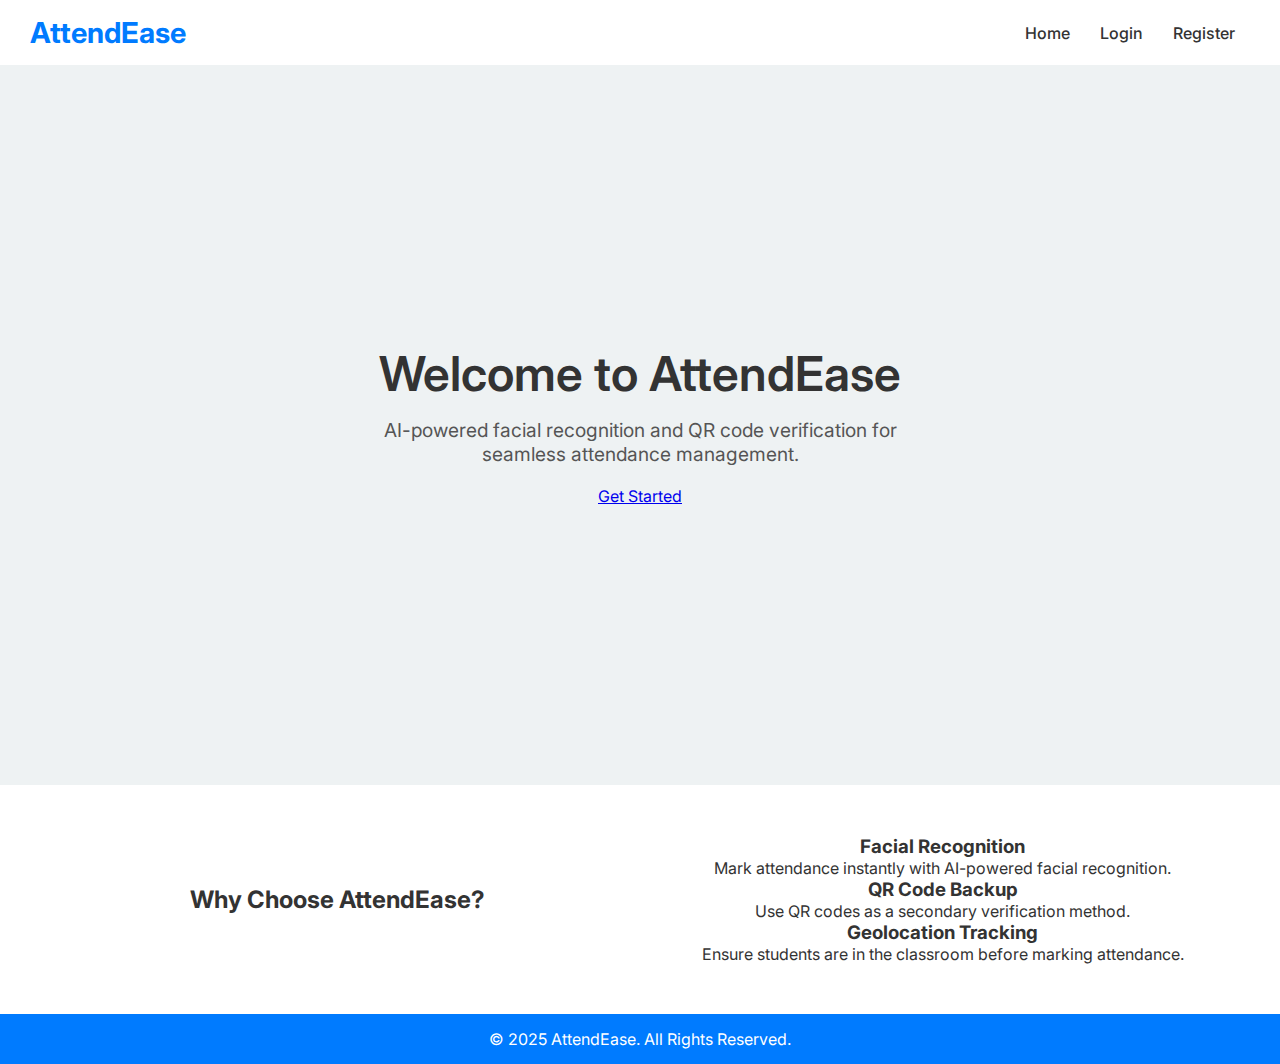
==== index.html @ 9cda74d1 "register done" ====
<!DOCTYPE html>
<html lang="en">
<head>
    <meta charset="UTF-8">
    <meta name="viewport" content="width=device-width, initial-scale=1.0">
    <title>AttendEase - Smart Attendance System</title>
    <link rel="stylesheet" href="style.css">
</head>
<body>
    <header>
        <nav>
            <div class="logo">AttendEase</div>
            <ul class="nav-links">
                <li><a href="#home">Home</a></li>
                <li><a href="login.html">Login</a></li>
                <li><a href="register.html">Register</a></li>
            </ul>
        </nav>
    </header>
    
    <section class="hero">
        <h1>Welcome to AttendEase</h1>
        <p>AI-powered facial recognition and QR code verification for seamless attendance management.</p>
        <a href="register.html" class="btn">Get Started</a>
    </section>
    
    <section class="features">
        <h2>Why Choose AttendEase?</h2>
        <div class="feature-container">
            <div class="feature">
                <h3>Facial Recognition</h3>
                <p>Mark attendance instantly with AI-powered facial recognition.</p>
            </div>
            <div class="feature">
                <h3>QR Code Backup</h3>
                <p>Use QR codes as a secondary verification method.</p>
            </div>
            <div class="feature">
                <h3>Geolocation Tracking</h3>
                <p>Ensure students are in the classroom before marking attendance.</p>
            </div>
        </div>
    </section>
    
    <footer>
        <p>&copy; 2025 AttendEase. All Rights Reserved.</p>
    </footer>
</body>
</html>
---- style.css ----
@import url('https://fonts.googleapis.com/css2?family=Inter:wght@300;400;600&display=swap');


* {
    margin: 0;
    padding: 0;
    box-sizing: border-box;
    font-family: 'Inter', sans-serif;
}

body {
    background-color: #f8f9fa;
    color: #333;
    text-align: center;
}


nav {
    display: flex;
    justify-content: space-between;
    align-items: center;
    background: white;
    padding: 15px 30px;
    box-shadow: 0 4px 8px rgba(0, 0, 0, 0.1);
}

nav .logo {
    font-size: 1.8rem;
    font-weight: bold;
    color: #007bff;
}

nav ul {
    list-style: none;
    display: flex;
}

nav ul li {
    margin: 0 15px;
}

nav ul li a {
    text-decoration: none;
    color: #333;
    font-size: 1rem;
    font-weight: 500;
}

nav ul li a:hover {
    color: #007bff;
}


.hero {
    height: 80vh;
    display: flex;
    flex-direction: column;
    justify-content: center;
    align-items: center;
    background: #eef2f3;
    padding: 30px;
}

.hero h1 {
    font-size: 3rem;
    margin-bottom: 15px;
    font-weight: 600;
}

.hero p {
    font-size: 1.2rem;
    margin-bottom: 20px;
    color: #555;
    max-width: 600px;
    font-weight: 400;
}

.hero button {
    background: #007bff;
    color: white;
    padding: 12px 20px;
    font-size: 1rem;
    border: none;
    border-radius: 5px;
    cursor: pointer;
    transition: 0.3s;
}

.hero button:hover {
    background: #0056b3;
}


.features {
    padding: 50px;
    background: white;
    display: grid;
    grid-template-columns: repeat(auto-fit, minmax(250px, 1fr));
    gap: 30px;
    justify-content: center;
    align-items: center;
}

.feature-card {
    background: #ffffff;
    padding: 25px;
    border-radius: 10px;
    text-align: center;
    box-shadow: 0 4px 8px rgba(0, 0, 0, 0.1);
    transition: transform 0.3s ease-in-out;
}

.feature-card:hover {
    transform: translateY(-5px);
}

.feature-card h3 {
    margin-bottom: 10px;
    font-size: 1.5rem;
    font-weight: 600;
}

.feature-card p {
    font-size: 1rem;
    color: #555;
    font-weight: 400;
}

footer {
    background: #007bff;
    color: white;
    text-align: center;
    padding: 15px;
    font-size: 1rem;
}
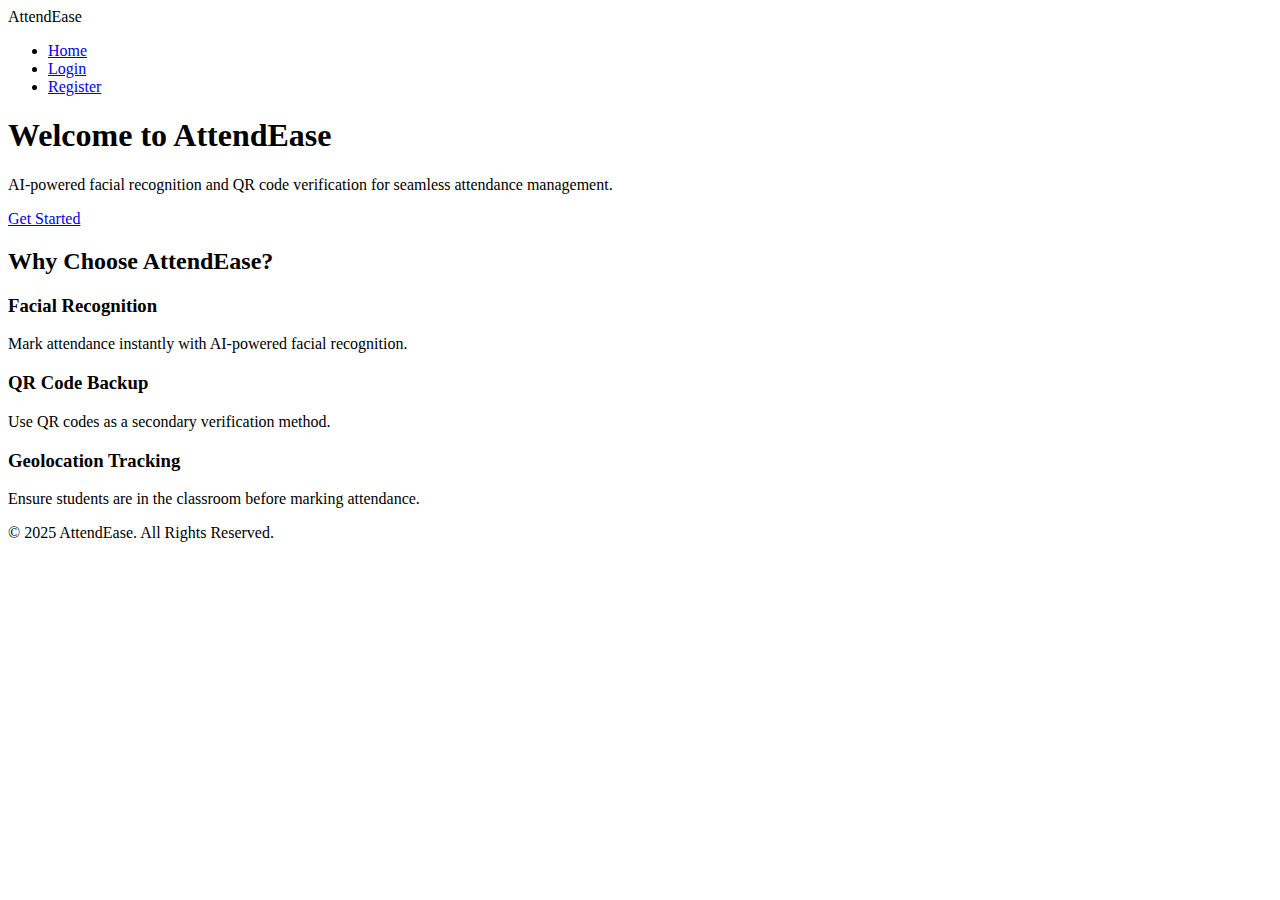
==== commit 2fdb50de: "fix" ====
--- a/index.html
+++ b/index.html
@@ -4,7 +4,7 @@
     <meta charset="UTF-8">
     <meta name="viewport" content="width=device-width, initial-scale=1.0">
     <title>AttendEase - Smart Attendance System</title>
-    <link rel="stylesheet" href="style.css">
+    <link rel="stylesheet" href="../smart_attendence/css/style.css">
 </head>
 <body>
     <header>
@@ -12,8 +12,8 @@
             <div class="logo">AttendEase</div>
             <ul class="nav-links">
                 <li><a href="#home">Home</a></li>
-                <li><a href="login.html">Login</a></li>
-                <li><a href="register.html">Register</a></li>
+                <li><a href="../smart_attendence/pages/login.html">Login</a></li>
+                <li><a href="../smart_attendence/pages/register.html">Register</a></li>
             </ul>
         </nav>
     </header>
@@ -21,7 +21,7 @@
     <section class="hero">
         <h1>Welcome to AttendEase</h1>
         <p>AI-powered facial recognition and QR code verification for seamless attendance management.</p>
-        <a href="register.html" class="btn">Get Started</a>
+        <a href="../smart_attendence/pages/register.html" class="btn">Get Started</a>
     </section>
     
     <section class="features">
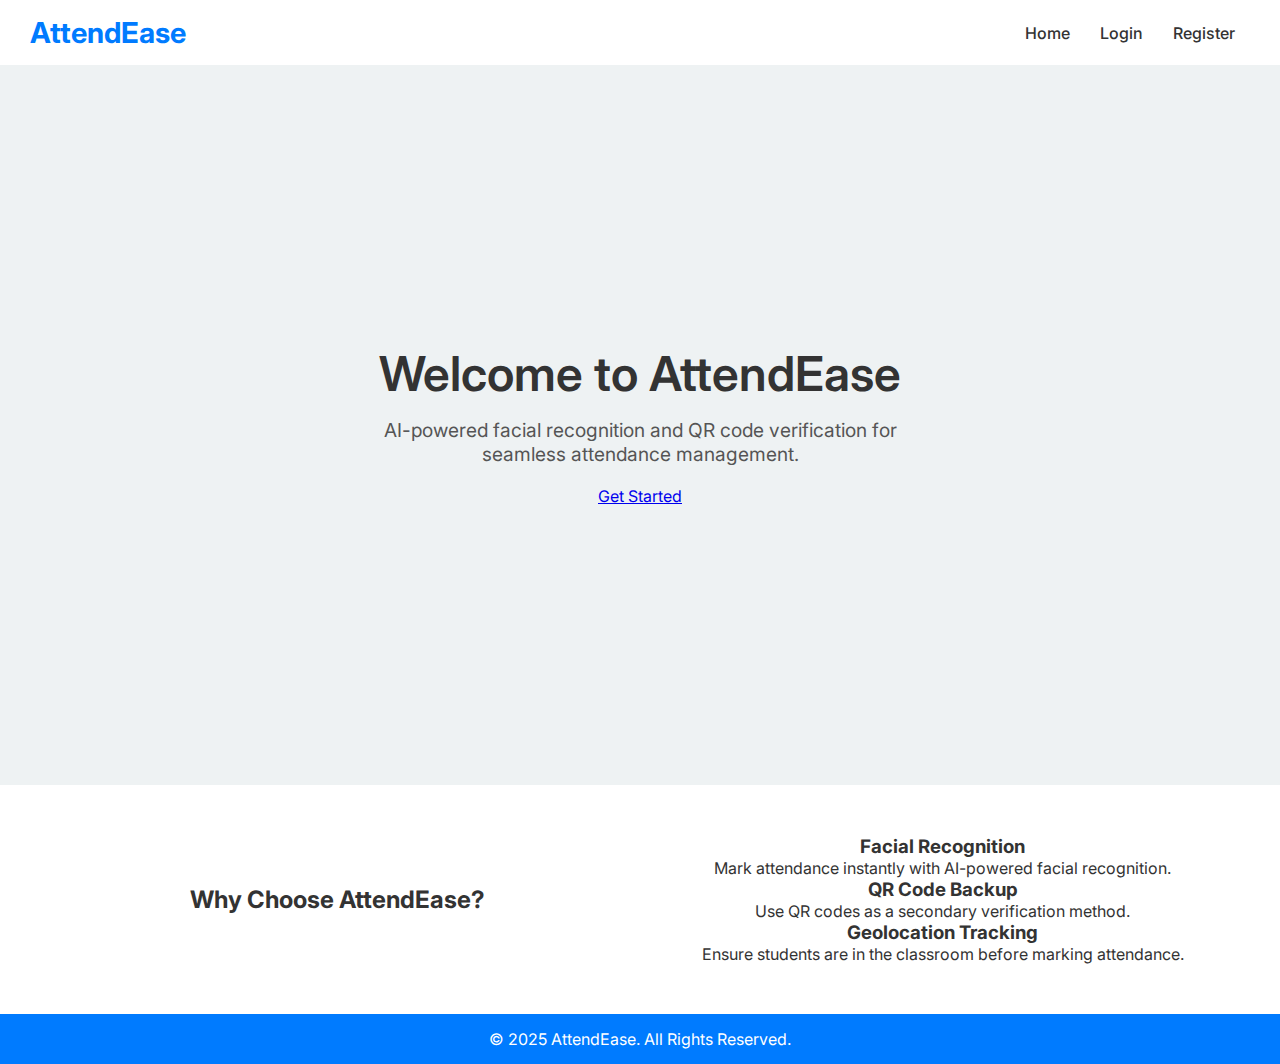
==== commit 775c97ad: "fix hogya shyd" ====
--- a/index.html
+++ b/index.html
@@ -4,7 +4,7 @@
     <meta charset="UTF-8">
     <meta name="viewport" content="width=device-width, initial-scale=1.0">
     <title>AttendEase - Smart Attendance System</title>
-    <link rel="stylesheet" href="../smart_attendence/css/style.css">
+    <link rel="stylesheet" href="css/style.css">
 </head>
 <body>
     <header>
@@ -12,8 +12,8 @@
             <div class="logo">AttendEase</div>
             <ul class="nav-links">
                 <li><a href="#home">Home</a></li>
-                <li><a href="../smart_attendence/pages/login.html">Login</a></li>
-                <li><a href="../smart_attendence/pages/register.html">Register</a></li>
+                <li><a href="pages/login.html">Login</a></li>
+                <li><a href="pages/register.html">Register</a></li>
             </ul>
         </nav>
     </header>
@@ -21,7 +21,7 @@
     <section class="hero">
         <h1>Welcome to AttendEase</h1>
         <p>AI-powered facial recognition and QR code verification for seamless attendance management.</p>
-        <a href="../smart_attendence/pages/register.html" class="btn">Get Started</a>
+        <a href="pages/register.html" class="btn">Get Started</a>
     </section>
     
     <section class="features">
--- a/css/style.css
+++ b/css/style.css
@@ -0,0 +1,136 @@
+
+@import url('https://fonts.googleapis.com/css2?family=Inter:wght@300;400;600&display=swap');
+
+
+* {
+    margin: 0;
+    padding: 0;
+    box-sizing: border-box;
+    font-family: 'Inter', sans-serif;
+}
+
+body {
+    background-color: #f8f9fa;
+    color: #333;
+    text-align: center;
+}
+
+
+nav {
+    display: flex;
+    justify-content: space-between;
+    align-items: center;
+    background: white;
+    padding: 15px 30px;
+    box-shadow: 0 4px 8px rgba(0, 0, 0, 0.1);
+}
+
+nav .logo {
+    font-size: 1.8rem;
+    font-weight: bold;
+    color: #007bff;
+}
+
+nav ul {
+    list-style: none;
+    display: flex;
+}
+
+nav ul li {
+    margin: 0 15px;
+}
+
+nav ul li a {
+    text-decoration: none;
+    color: #333;
+    font-size: 1rem;
+    font-weight: 500;
+}
+
+nav ul li a:hover {
+    color: #007bff;
+}
+
+
+.hero {
+    height: 80vh;
+    display: flex;
+    flex-direction: column;
+    justify-content: center;
+    align-items: center;
+    background: #eef2f3;
+    padding: 30px;
+}
+
+.hero h1 {
+    font-size: 3rem;
+    margin-bottom: 15px;
+    font-weight: 600;
+}
+
+.hero p {
+    font-size: 1.2rem;
+    margin-bottom: 20px;
+    color: #555;
+    max-width: 600px;
+    font-weight: 400;
+}
+
+.hero button {
+    background: #007bff;
+    color: white;
+    padding: 12px 20px;
+    font-size: 1rem;
+    border: none;
+    border-radius: 5px;
+    cursor: pointer;
+    transition: 0.3s;
+}
+
+.hero button:hover {
+    background: #0056b3;
+}
+
+
+.features {
+    padding: 50px;
+    background: white;
+    display: grid;
+    grid-template-columns: repeat(auto-fit, minmax(250px, 1fr));
+    gap: 30px;
+    justify-content: center;
+    align-items: center;
+}
+
+.feature-card {
+    background: #ffffff;
+    padding: 25px;
+    border-radius: 10px;
+    text-align: center;
+    box-shadow: 0 4px 8px rgba(0, 0, 0, 0.1);
+    transition: transform 0.3s ease-in-out;
+}
+
+.feature-card:hover {
+    transform: translateY(-5px);
+}
+
+.feature-card h3 {
+    margin-bottom: 10px;
+    font-size: 1.5rem;
+    font-weight: 600;
+}
+
+.feature-card p {
+    font-size: 1rem;
+    color: #555;
+    font-weight: 400;
+}
+
+footer {
+    background: #007bff;
+    color: white;
+    text-align: center;
+    padding: 15px;
+    font-size: 1rem;
+}
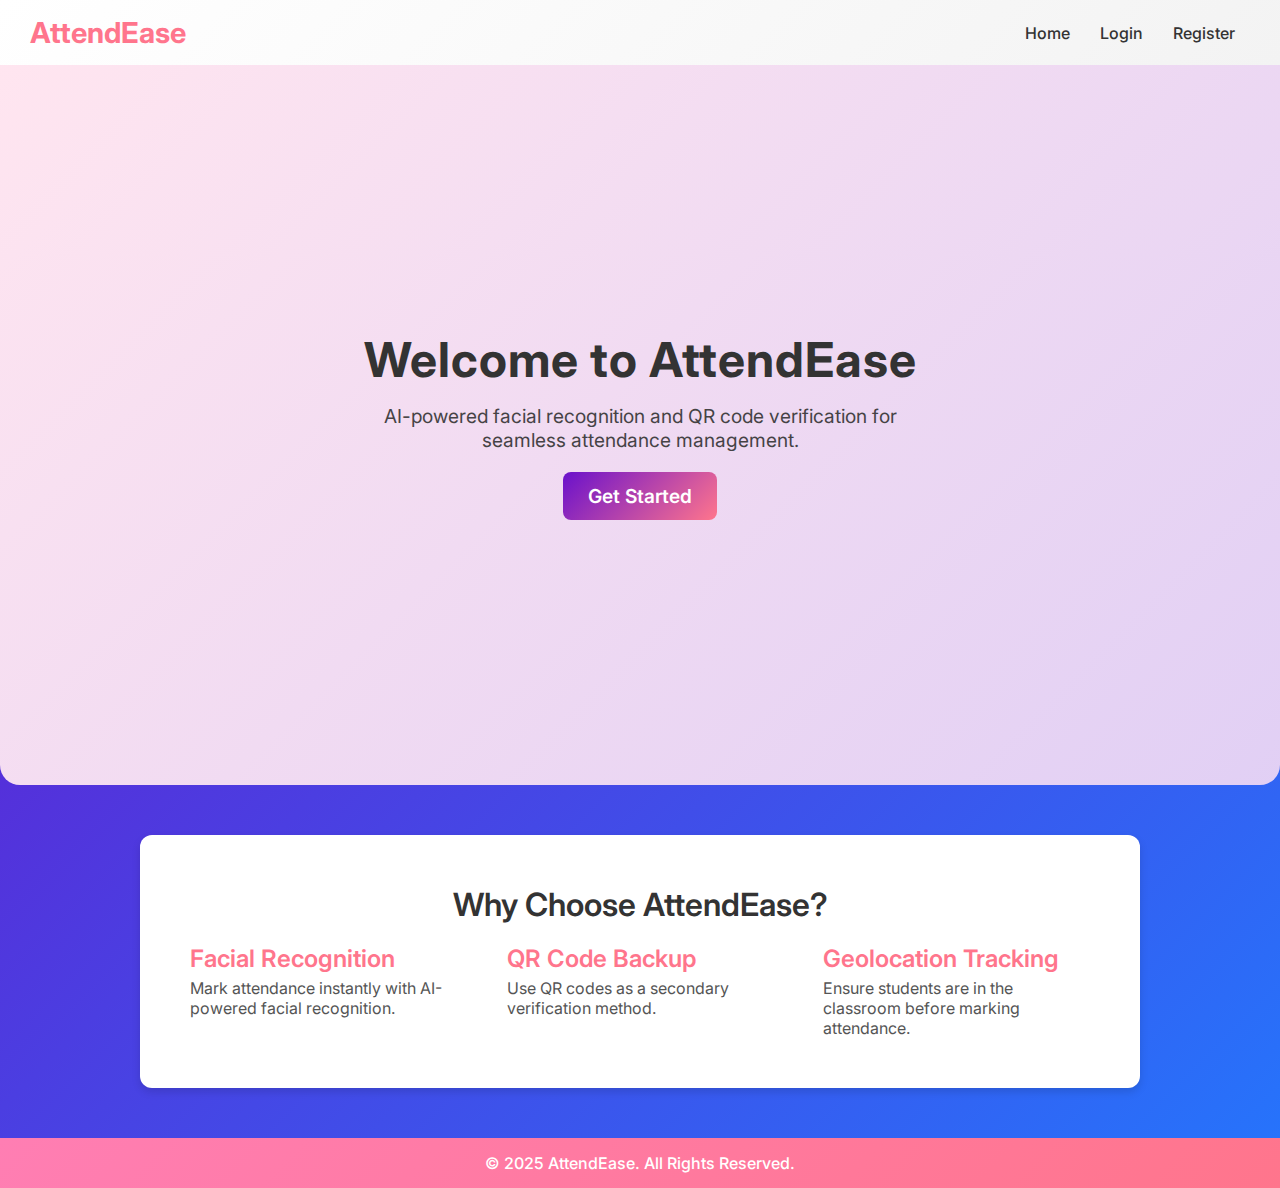
==== commit ffff5455: "css updated" ====
--- a/index.html
+++ b/index.html
@@ -24,7 +24,7 @@
         <a href="pages/register.html" class="btn">Get Started</a>
     </section>
     
-    <section class="features">
+    <section class="why-choose">
         <h2>Why Choose AttendEase?</h2>
         <div class="feature-container">
             <div class="feature">
@@ -42,8 +42,9 @@
         </div>
     </section>
     
+    
     <footer>
         <p>&copy; 2025 AttendEase. All Rights Reserved.</p>
     </footer>
 </body>
-</html>
+</html>--- a/css/style.css
+++ b/css/style.css
@@ -1,6 +1,4 @@
-
 @import url('https://fonts.googleapis.com/css2?family=Inter:wght@300;400;600&display=swap');
-
 
 * {
     margin: 0;
@@ -10,25 +8,25 @@
 }
 
 body {
-    background-color: #f8f9fa;
-    color: #333;
-    text-align: center;
-}
-
-
+    background: linear-gradient(135deg, #6a11cb, #2575fc);
+    color: #fff;
+    text-align: center;
+}
+
+/* Navigation Bar */
 nav {
     display: flex;
     justify-content: space-between;
     align-items: center;
-    background: white;
+    background: linear-gradient(135deg, #ffffff, #f3f3f3);
     padding: 15px 30px;
-    box-shadow: 0 4px 8px rgba(0, 0, 0, 0.1);
+    box-shadow: 0 4px 8px rgba(0, 0, 0, 0.15);
 }
 
 nav .logo {
     font-size: 1.8rem;
     font-weight: bold;
-    color: #007bff;
+    color: #ff758c;
 }
 
 nav ul {
@@ -45,53 +43,63 @@
     color: #333;
     font-size: 1rem;
     font-weight: 500;
+    transition: color 0.3s ease-in-out;
 }
 
 nav ul li a:hover {
-    color: #007bff;
-}
-
-
+    color: #ff758c;
+}
+
+/* Hero Section */
 .hero {
     height: 80vh;
     display: flex;
     flex-direction: column;
     justify-content: center;
     align-items: center;
-    background: #eef2f3;
-    padding: 30px;
+    text-align: center;
+    background: linear-gradient(135deg, rgba(255, 126, 179, 0.2), rgba(106, 17, 203, 0.2)), #ffffff; 
+    color: #333;
+    padding: 40px;
+    border-radius: 0 0 20px 20px;
 }
 
 .hero h1 {
     font-size: 3rem;
+    font-weight: 700;
     margin-bottom: 15px;
-    font-weight: 600;
+    letter-spacing: 1px;
 }
 
 .hero p {
     font-size: 1.2rem;
     margin-bottom: 20px;
-    color: #555;
+    font-weight: 400;
+    opacity: 0.9;
     max-width: 600px;
-    font-weight: 400;
-}
-
-.hero button {
-    background: #007bff;
+}
+
+.hero .btn {
+    background: linear-gradient(135deg, #6a11cb, #ff758c);
     color: white;
-    padding: 12px 20px;
-    font-size: 1rem;
+    padding: 12px 25px;
+    font-size: 1.2rem;
+    font-weight: 600;
     border: none;
-    border-radius: 5px;
+    border-radius: 8px;
     cursor: pointer;
-    transition: 0.3s;
-}
-
-.hero button:hover {
-    background: #0056b3;
-}
-
-
+    transition: all 0.3s ease-in-out;
+    text-decoration: none;
+    display: inline-block;
+}
+
+.hero .btn:hover {
+    background: linear-gradient(135deg, #4a0d9d, #d94a7d);
+    transform: scale(1.05);
+}
+
+
+/* Features Section */
 .features {
     padding: 50px;
     background: white;
@@ -103,11 +111,11 @@
 }
 
 .feature-card {
-    background: #ffffff;
+    background: linear-gradient(135deg, #ffffff, #f3f3f3);
     padding: 25px;
-    border-radius: 10px;
-    text-align: center;
-    box-shadow: 0 4px 8px rgba(0, 0, 0, 0.1);
+    border-radius: 12px;
+    text-align: center;
+    box-shadow: 0 6px 12px rgba(0, 0, 0, 0.15);
     transition: transform 0.3s ease-in-out;
 }
 
@@ -119,6 +127,7 @@
     margin-bottom: 10px;
     font-size: 1.5rem;
     font-weight: 600;
+    color: #333;
 }
 
 .feature-card p {
@@ -127,10 +136,85 @@
     font-weight: 400;
 }
 
+.features {
+    text-align: center;
+    padding: 50px;
+    background: white;
+}
+
+.feature-container {
+    display: flex;
+    justify-content: center;
+    align-items: flex-start;
+    gap: 50px;
+    max-width: 900px;
+    margin: 0 auto;
+}
+
+.feature {
+    flex: 1;
+    min-width: 250px;
+    text-align: left;
+}
+
+.feature h3 {
+    font-size: 1.5rem;
+    font-weight: 600;
+    margin-bottom: 5px;
+}
+/* Why Choose AttendEase Section */
+.why-choose {
+    background: white;
+    padding: 50px;
+    margin: 50px auto;
+    max-width: 1000px;
+    border-radius: 12px;
+    box-shadow: 0 4px 8px rgba(0, 0, 0, 0.129);
+    text-align: center;
+}
+
+.why-choose h2 {
+    font-size: 2rem;
+    font-weight: 600;
+    color: #333;
+    margin-bottom: 20px;
+}
+
+.feature-container {
+    display: flex;
+    justify-content: center;
+    align-items: flex-start;
+    gap: 50px;
+    max-width: 900px;
+    margin: 0 auto;
+}
+
+.feature {
+    flex: 1;
+    min-width: 250px;
+    text-align: left;
+}
+
+.feature h3 {
+    font-size: 1.5rem;
+    font-weight: 600;
+    color: #ff758c;
+    margin-bottom: 5px;
+}
+
+.feature p {
+    font-size: 1rem;
+    color: #555;
+    font-weight: 400;
+}
+
+
+/* Footer */
 footer {
-    background: #007bff;
+    background: linear-gradient(135deg, #ff7eb3, #ff758c);
     color: white;
     text-align: center;
     padding: 15px;
     font-size: 1rem;
-}
+    font-weight: 500;
+}
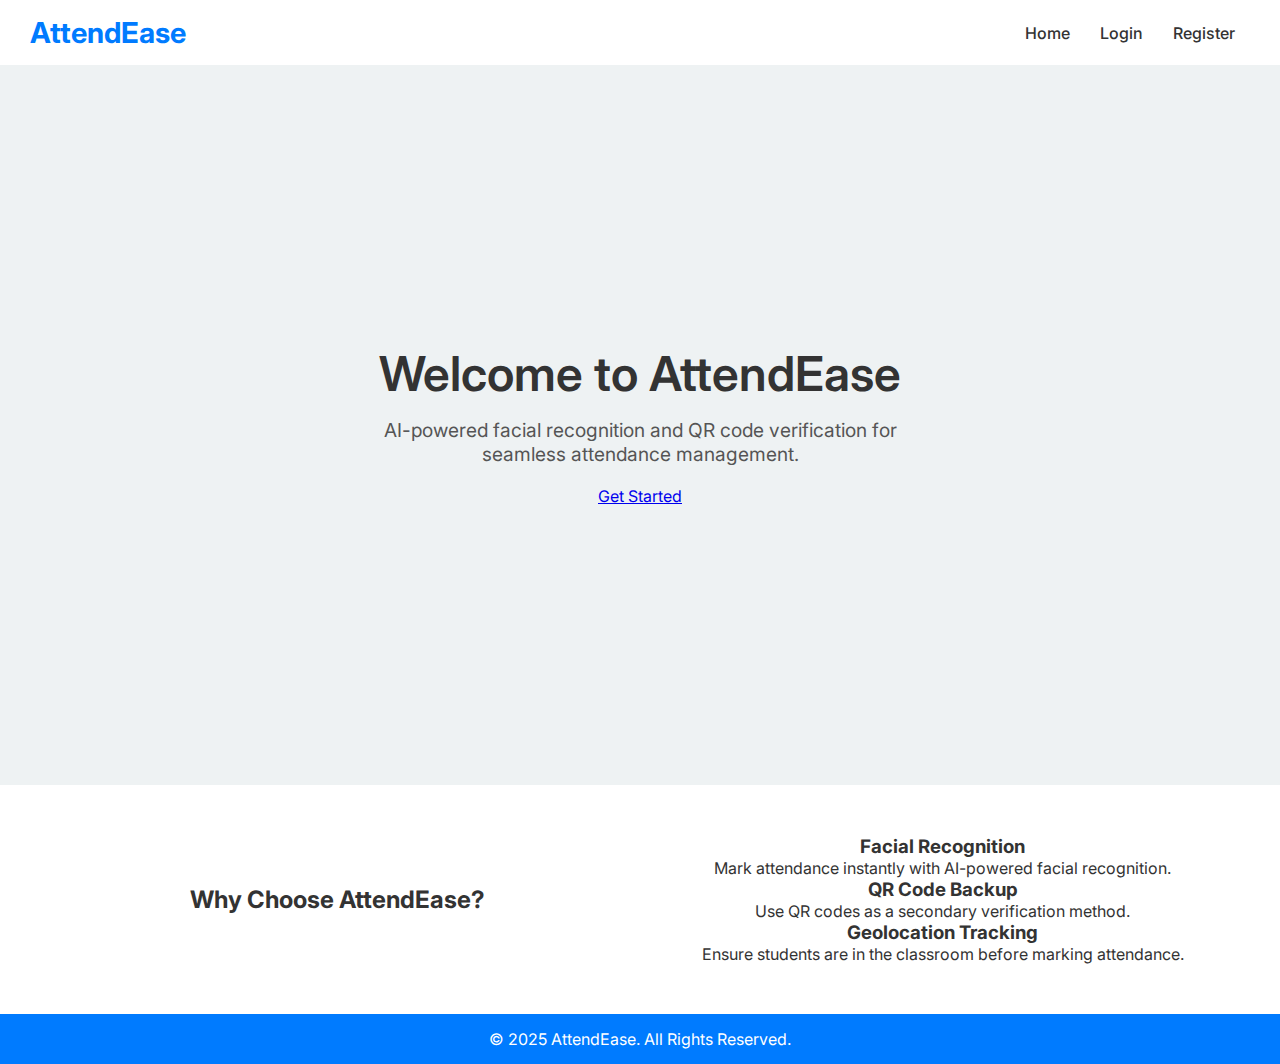
==== commit 2a0a77af: "Firebase Integrated" ====
--- a/index.html
+++ b/index.html
@@ -24,7 +24,7 @@
         <a href="pages/register.html" class="btn">Get Started</a>
     </section>
     
-    <section class="why-choose">
+    <section class="features">
         <h2>Why Choose AttendEase?</h2>
         <div class="feature-container">
             <div class="feature">
@@ -42,9 +42,8 @@
         </div>
     </section>
     
-    
     <footer>
         <p>&copy; 2025 AttendEase. All Rights Reserved.</p>
     </footer>
 </body>
-</html>+</html>
--- a/css/style.css
+++ b/css/style.css
@@ -1,4 +1,6 @@
+
 @import url('https://fonts.googleapis.com/css2?family=Inter:wght@300;400;600&display=swap');
+
 
 * {
     margin: 0;
@@ -8,25 +10,25 @@
 }
 
 body {
-    background: linear-gradient(135deg, #6a11cb, #2575fc);
-    color: #fff;
+    background-color: #f8f9fa;
+    color: #333;
     text-align: center;
 }
 
-/* Navigation Bar */
+
 nav {
     display: flex;
     justify-content: space-between;
     align-items: center;
-    background: linear-gradient(135deg, #ffffff, #f3f3f3);
+    background: white;
     padding: 15px 30px;
-    box-shadow: 0 4px 8px rgba(0, 0, 0, 0.15);
+    box-shadow: 0 4px 8px rgba(0, 0, 0, 0.1);
 }
 
 nav .logo {
     font-size: 1.8rem;
     font-weight: bold;
-    color: #ff758c;
+    color: #007bff;
 }
 
 nav ul {
@@ -43,63 +45,53 @@
     color: #333;
     font-size: 1rem;
     font-weight: 500;
-    transition: color 0.3s ease-in-out;
 }
 
 nav ul li a:hover {
-    color: #ff758c;
+    color: #007bff;
 }
 
-/* Hero Section */
+
 .hero {
     height: 80vh;
     display: flex;
     flex-direction: column;
     justify-content: center;
     align-items: center;
-    text-align: center;
-    background: linear-gradient(135deg, rgba(255, 126, 179, 0.2), rgba(106, 17, 203, 0.2)), #ffffff; 
-    color: #333;
-    padding: 40px;
-    border-radius: 0 0 20px 20px;
+    background: #eef2f3;
+    padding: 30px;
 }
 
 .hero h1 {
     font-size: 3rem;
-    font-weight: 700;
     margin-bottom: 15px;
-    letter-spacing: 1px;
+    font-weight: 600;
 }
 
 .hero p {
     font-size: 1.2rem;
     margin-bottom: 20px;
+    color: #555;
+    max-width: 600px;
     font-weight: 400;
-    opacity: 0.9;
-    max-width: 600px;
 }
 
-.hero .btn {
-    background: linear-gradient(135deg, #6a11cb, #ff758c);
+.hero button {
+    background: #007bff;
     color: white;
-    padding: 12px 25px;
-    font-size: 1.2rem;
-    font-weight: 600;
+    padding: 12px 20px;
+    font-size: 1rem;
     border: none;
-    border-radius: 8px;
+    border-radius: 5px;
     cursor: pointer;
-    transition: all 0.3s ease-in-out;
-    text-decoration: none;
-    display: inline-block;
+    transition: 0.3s;
 }
 
-.hero .btn:hover {
-    background: linear-gradient(135deg, #4a0d9d, #d94a7d);
-    transform: scale(1.05);
+.hero button:hover {
+    background: #0056b3;
 }
 
 
-/* Features Section */
 .features {
     padding: 50px;
     background: white;
@@ -111,11 +103,11 @@
 }
 
 .feature-card {
-    background: linear-gradient(135deg, #ffffff, #f3f3f3);
+    background: #ffffff;
     padding: 25px;
-    border-radius: 12px;
+    border-radius: 10px;
     text-align: center;
-    box-shadow: 0 6px 12px rgba(0, 0, 0, 0.15);
+    box-shadow: 0 4px 8px rgba(0, 0, 0, 0.1);
     transition: transform 0.3s ease-in-out;
 }
 
@@ -127,7 +119,6 @@
     margin-bottom: 10px;
     font-size: 1.5rem;
     font-weight: 600;
-    color: #333;
 }
 
 .feature-card p {
@@ -136,85 +127,10 @@
     font-weight: 400;
 }
 
-.features {
-    text-align: center;
-    padding: 50px;
-    background: white;
-}
-
-.feature-container {
-    display: flex;
-    justify-content: center;
-    align-items: flex-start;
-    gap: 50px;
-    max-width: 900px;
-    margin: 0 auto;
-}
-
-.feature {
-    flex: 1;
-    min-width: 250px;
-    text-align: left;
-}
-
-.feature h3 {
-    font-size: 1.5rem;
-    font-weight: 600;
-    margin-bottom: 5px;
-}
-/* Why Choose AttendEase Section */
-.why-choose {
-    background: white;
-    padding: 50px;
-    margin: 50px auto;
-    max-width: 1000px;
-    border-radius: 12px;
-    box-shadow: 0 4px 8px rgba(0, 0, 0, 0.129);
-    text-align: center;
-}
-
-.why-choose h2 {
-    font-size: 2rem;
-    font-weight: 600;
-    color: #333;
-    margin-bottom: 20px;
-}
-
-.feature-container {
-    display: flex;
-    justify-content: center;
-    align-items: flex-start;
-    gap: 50px;
-    max-width: 900px;
-    margin: 0 auto;
-}
-
-.feature {
-    flex: 1;
-    min-width: 250px;
-    text-align: left;
-}
-
-.feature h3 {
-    font-size: 1.5rem;
-    font-weight: 600;
-    color: #ff758c;
-    margin-bottom: 5px;
-}
-
-.feature p {
-    font-size: 1rem;
-    color: #555;
-    font-weight: 400;
-}
-
-
-/* Footer */
 footer {
-    background: linear-gradient(135deg, #ff7eb3, #ff758c);
+    background: #007bff;
     color: white;
     text-align: center;
     padding: 15px;
     font-size: 1rem;
-    font-weight: 500;
 }
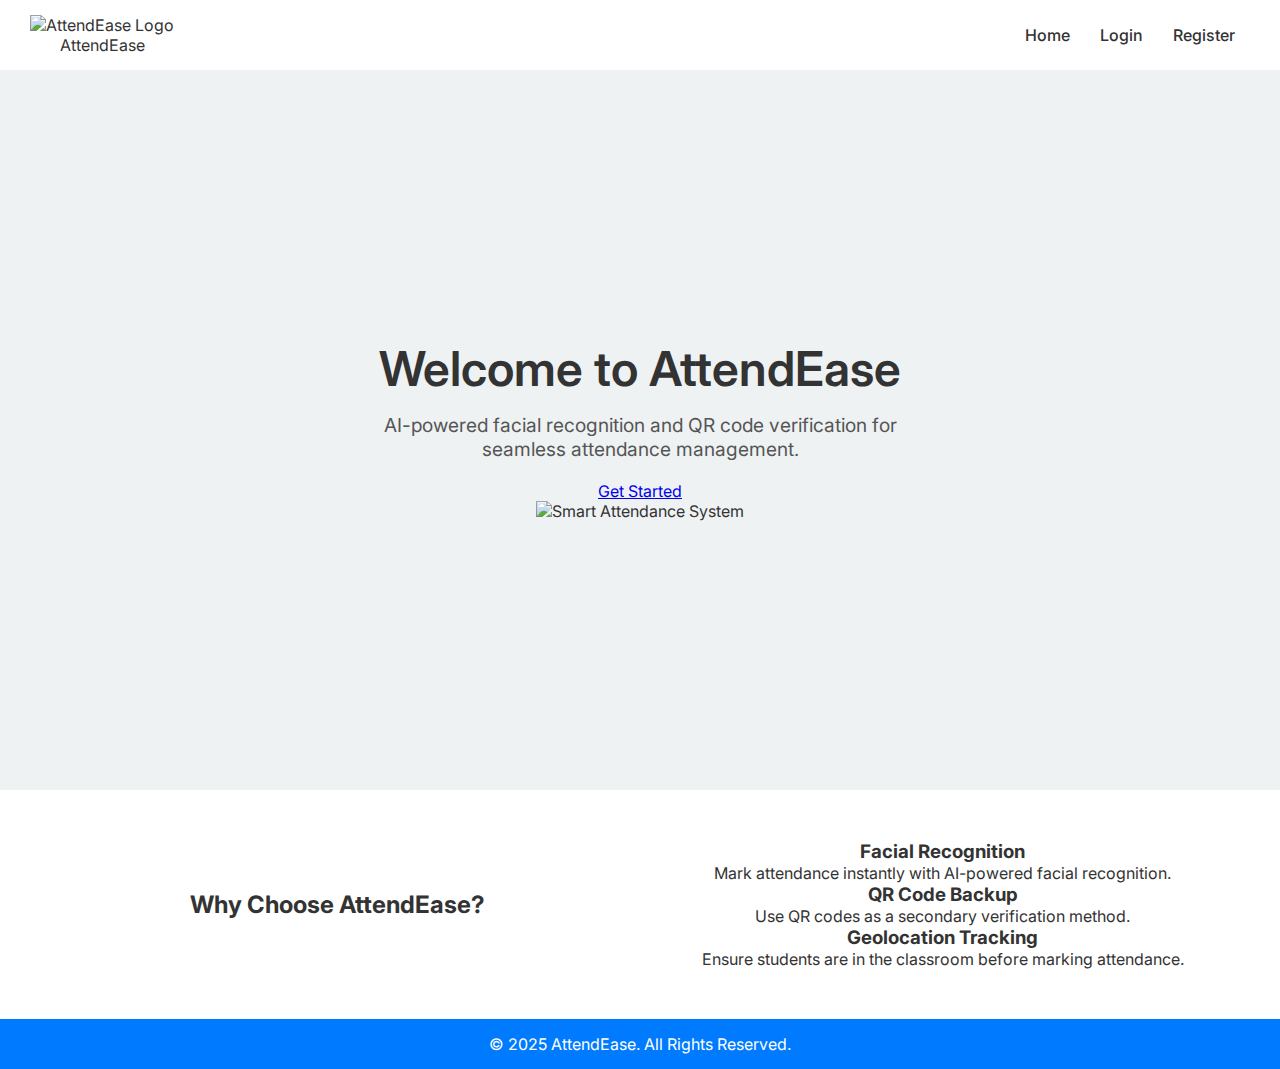
==== commit 06ca83a3: "Update index.html" ====
--- a/index.html
+++ b/index.html
@@ -1,29 +1,42 @@
 <!DOCTYPE html>
 <html lang="en">
+
 <head>
     <meta charset="UTF-8">
     <meta name="viewport" content="width=device-width, initial-scale=1.0">
     <title>AttendEase - Smart Attendance System</title>
-    <link rel="stylesheet" href="css/style.css">
+    <link rel="stylesheet" href="style.css">
 </head>
+
 <body>
+
     <header>
         <nav>
-            <div class="logo">AttendEase</div>
+            <div class="logo-container">
+                <img src="logo.jpg" alt="AttendEase Logo" class="logo-img">
+                <div class="logo-text">AttendEase</div>
+            </div>
             <ul class="nav-links">
                 <li><a href="#home">Home</a></li>
-                <li><a href="pages/login.html">Login</a></li>
-                <li><a href="pages/register.html">Register</a></li>
+                <li><a href="login.html">Login</a></li>
+                <li><a href="register.html">Register</a></li>
             </ul>
         </nav>
     </header>
-    
+
     <section class="hero">
-        <h1>Welcome to AttendEase</h1>
-        <p>AI-powered facial recognition and QR code verification for seamless attendance management.</p>
-        <a href="pages/register.html" class="btn">Get Started</a>
+        <div class="hero-content">
+            <div class="hero-text">
+                <h1>Welcome to AttendEase</h1>
+                <p>AI-powered facial recognition and QR code verification for seamless attendance management.</p>
+                <a href="register.html" class="btn">Get Started</a>
+            </div>
+            <div class="hero-image">
+                <img src="photo.png" alt="Smart Attendance System">
+            </div>
+        </div>
     </section>
-    
+
     <section class="features">
         <h2>Why Choose AttendEase?</h2>
         <div class="feature-container">
@@ -41,9 +54,11 @@
             </div>
         </div>
     </section>
-    
+
     <footer>
         <p>&copy; 2025 AttendEase. All Rights Reserved.</p>
     </footer>
+
 </body>
+
 </html>
--- a/style.css
+++ b/style.css
@@ -0,0 +1,136 @@
+
+@import url('https://fonts.googleapis.com/css2?family=Inter:wght@300;400;600&display=swap');
+
+
+* {
+    margin: 0;
+    padding: 0;
+    box-sizing: border-box;
+    font-family: 'Inter', sans-serif;
+}
+
+body {
+    background-color: #f8f9fa;
+    color: #333;
+    text-align: center;
+}
+
+
+nav {
+    display: flex;
+    justify-content: space-between;
+    align-items: center;
+    background: white;
+    padding: 15px 30px;
+    box-shadow: 0 4px 8px rgba(0, 0, 0, 0.1);
+}
+
+nav .logo {
+    font-size: 1.8rem;
+    font-weight: bold;
+    color: #007bff;
+}
+
+nav ul {
+    list-style: none;
+    display: flex;
+}
+
+nav ul li {
+    margin: 0 15px;
+}
+
+nav ul li a {
+    text-decoration: none;
+    color: #333;
+    font-size: 1rem;
+    font-weight: 500;
+}
+
+nav ul li a:hover {
+    color: #007bff;
+}
+
+
+.hero {
+    height: 80vh;
+    display: flex;
+    flex-direction: column;
+    justify-content: center;
+    align-items: center;
+    background: #eef2f3;
+    padding: 30px;
+}
+
+.hero h1 {
+    font-size: 3rem;
+    margin-bottom: 15px;
+    font-weight: 600;
+}
+
+.hero p {
+    font-size: 1.2rem;
+    margin-bottom: 20px;
+    color: #555;
+    max-width: 600px;
+    font-weight: 400;
+}
+
+.hero button {
+    background: #007bff;
+    color: white;
+    padding: 12px 20px;
+    font-size: 1rem;
+    border: none;
+    border-radius: 5px;
+    cursor: pointer;
+    transition: 0.3s;
+}
+
+.hero button:hover {
+    background: #0056b3;
+}
+
+
+.features {
+    padding: 50px;
+    background: white;
+    display: grid;
+    grid-template-columns: repeat(auto-fit, minmax(250px, 1fr));
+    gap: 30px;
+    justify-content: center;
+    align-items: center;
+}
+
+.feature-card {
+    background: #ffffff;
+    padding: 25px;
+    border-radius: 10px;
+    text-align: center;
+    box-shadow: 0 4px 8px rgba(0, 0, 0, 0.1);
+    transition: transform 0.3s ease-in-out;
+}
+
+.feature-card:hover {
+    transform: translateY(-5px);
+}
+
+.feature-card h3 {
+    margin-bottom: 10px;
+    font-size: 1.5rem;
+    font-weight: 600;
+}
+
+.feature-card p {
+    font-size: 1rem;
+    color: #555;
+    font-weight: 400;
+}
+
+footer {
+    background: #007bff;
+    color: white;
+    text-align: center;
+    padding: 15px;
+    font-size: 1rem;
+}
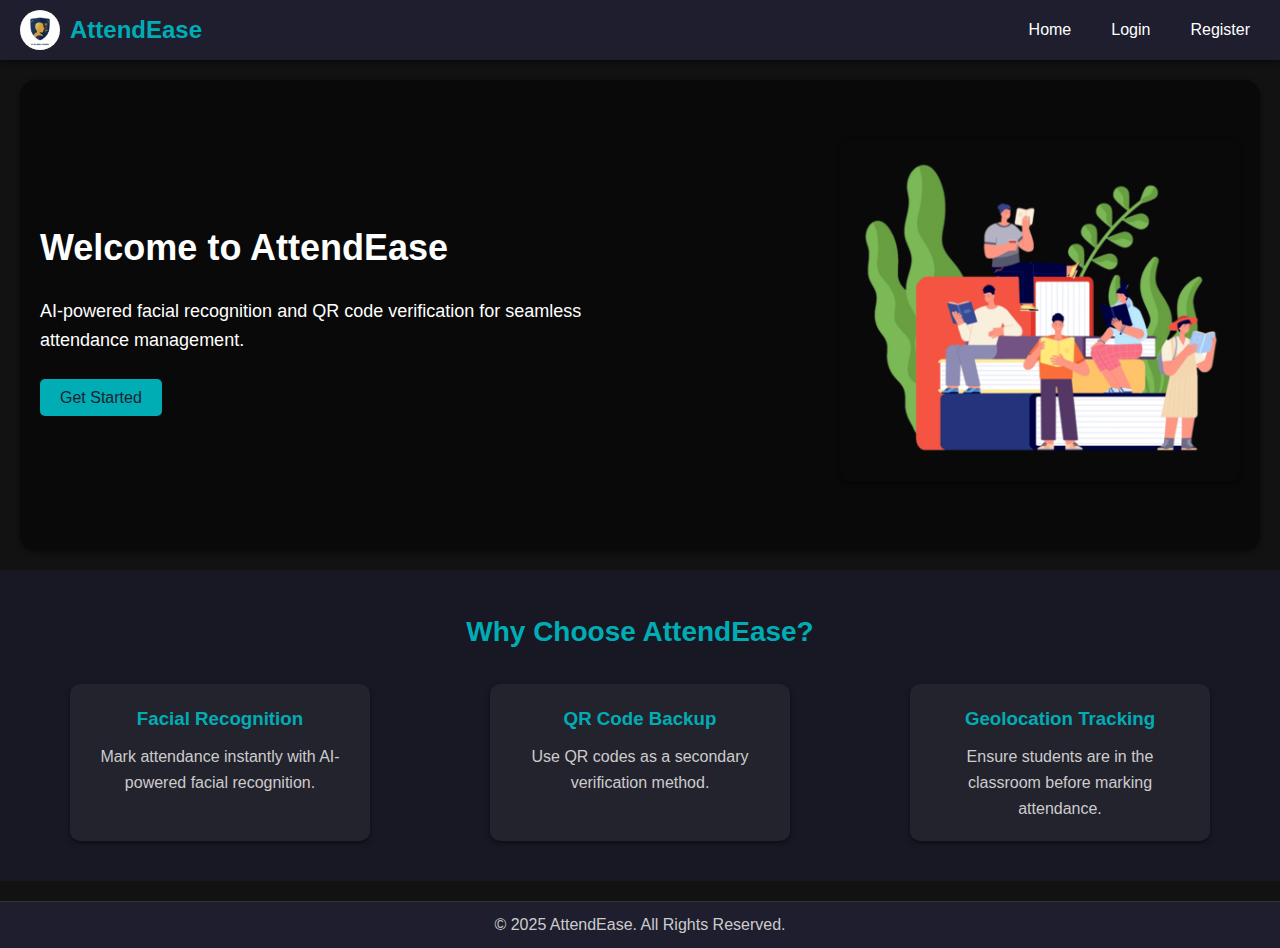
==== commit 892f9e23: "ui done" ====
--- a/index.html
+++ b/index.html
@@ -5,7 +5,7 @@
     <meta charset="UTF-8">
     <meta name="viewport" content="width=device-width, initial-scale=1.0">
     <title>AttendEase - Smart Attendance System</title>
-    <link rel="stylesheet" href="style.css">
+    <link rel="stylesheet" href="css/style.css">
 </head>
 
 <body>
@@ -13,13 +13,13 @@
     <header>
         <nav>
             <div class="logo-container">
-                <img src="logo.jpg" alt="AttendEase Logo" class="logo-img">
+                <img src="assests/logo.jpg" alt="AttendEase Logo" class="logo-img">
                 <div class="logo-text">AttendEase</div>
             </div>
             <ul class="nav-links">
                 <li><a href="#home">Home</a></li>
-                <li><a href="login.html">Login</a></li>
-                <li><a href="register.html">Register</a></li>
+                <li><a href="pages/login.html">Login</a></li>
+                <li><a href="pages/register.html">Register</a></li>
             </ul>
         </nav>
     </header>
@@ -29,10 +29,10 @@
             <div class="hero-text">
                 <h1>Welcome to AttendEase</h1>
                 <p>AI-powered facial recognition and QR code verification for seamless attendance management.</p>
-                <a href="register.html" class="btn">Get Started</a>
+                <a href="pages/register.html" class="btn">Get Started</a>
             </div>
             <div class="hero-image">
-                <img src="photo.png" alt="Smart Attendance System">
+                <img src="assests/photo.png" alt="Smart Attendance System">
             </div>
         </div>
     </section>
@@ -61,4 +61,4 @@
 
 </body>
 
-</html>
+</html>--- a/css/style.css
+++ b/css/style.css
@@ -0,0 +1,211 @@
+* {
+    margin: 0;
+    padding: 0;
+    box-sizing: border-box;
+    font-family: 'Segoe UI', Tahoma, Geneva, Verdana, sans-serif;
+}
+
+body {
+    background-color: #121212;
+    /* Dark background for body */
+    color: #ffffff;
+    line-height: 1.6;
+}
+
+
+/* Dark Theme for Header */
+
+header {
+    background-color: #1e1e2f;
+    color: #ffffff;
+    padding: 10px 20px;
+    box-shadow: 0 2px 5px rgba(0, 0, 0, 0.5);
+}
+
+nav {
+    display: flex;
+    align-items: center;
+    justify-content: space-between;
+}
+
+
+/* Logo Container */
+
+.logo-container {
+    display: flex;
+    align-items: center;
+    gap: 10px;
+}
+
+.logo-img {
+    width: 40px;
+    height: 40px;
+    border-radius: 50%;
+}
+
+.logo-text {
+    font-size: 24px;
+    font-weight: bold;
+    color: #00adb5;
+    /* Accent color for logo text */
+}
+
+.nav-links {
+    list-style: none;
+    display: flex;
+    gap: 20px;
+}
+
+.nav-links li a {
+    color: #ffffff;
+    text-decoration: none;
+    padding: 5px 10px;
+    border-radius: 5px;
+    transition: 0.3s ease-in-out;
+}
+
+.nav-links li a:hover {
+    background-color: #00adb5;
+    color: #1e1e2f;
+}
+
+
+/* Hero Section */
+
+.hero {
+    position: relative;
+    /* Required for overlay */
+    padding: 60px 20px;
+    color: #ffffff;
+    background-image: url('hero-bg.jpg');
+    /* Background image for hero section */
+    background-size: cover;
+    background-position: center;
+    border-radius: 15px;
+    /* Rounded corners for hero section */
+    margin: 20px;
+    box-shadow: 0 2px 5px rgba(0, 0, 0, 0.5);
+    overflow: hidden;
+}
+
+
+/* Overlay for text readability */
+
+.hero::before {
+    content: '';
+    position: absolute;
+    top: 0;
+    left: 0;
+    right: 0;
+    bottom: 0;
+    background: rgba(0, 0, 0, 0.5);
+    /* Semi-transparent overlay */
+    z-index: 0;
+}
+
+.hero-content {
+    position: relative;
+    /* To display content above overlay */
+    display: flex;
+    align-items: center;
+    justify-content: space-between;
+    flex-wrap: wrap;
+    max-width: 1200px;
+    margin: 0 auto;
+    z-index: 1;
+}
+
+.hero-text {
+    max-width: 600px;
+}
+
+.hero h1 {
+    font-size: 36px;
+    margin-bottom: 20px;
+}
+
+.hero p {
+    font-size: 18px;
+    margin-bottom: 30px;
+}
+
+.hero-image img {
+    width: 400px;
+    border-radius: 10px;
+    box-shadow: 0 2px 5px rgba(0, 0, 0, 0.5);
+}
+
+.btn {
+    background-color: #00adb5;
+    color: #1e1e2f;
+    padding: 10px 20px;
+    border: none;
+    border-radius: 5px;
+    text-decoration: none;
+    transition: 0.3s ease-in-out;
+}
+
+.btn:hover {
+    background-color: #028d99;
+    color: #ffffff;
+}
+
+
+/* Features Section */
+
+.features {
+    padding: 40px 20px;
+    background-color: #181824;
+    text-align: center;
+}
+
+.features h2 {
+    font-size: 28px;
+    margin-bottom: 30px;
+    color: #00adb5;
+}
+
+.feature-container {
+    display: flex;
+    justify-content: space-around;
+    flex-wrap: wrap;
+    gap: 20px;
+}
+
+.feature {
+    background-color: #23232e;
+    border-radius: 10px;
+    padding: 20px;
+    width: 300px;
+    box-shadow: 0 2px 5px rgba(0, 0, 0, 0.5);
+    transition: 0.3s ease-in-out;
+}
+
+.feature h3 {
+    color: #00adb5;
+    margin-bottom: 10px;
+}
+
+.feature p {
+    color: #cccccc;
+}
+
+.feature:hover {
+    transform: translateY(-5px);
+}
+
+
+/* Footer */
+
+footer {
+    background-color: #1e1e2f;
+    text-align: center;
+    padding: 10px 0;
+    color: #cccccc;
+    margin-top: 20px;
+    border-top: 1px solid #333;
+}
+
+footer p {
+    margin: 0;
+}